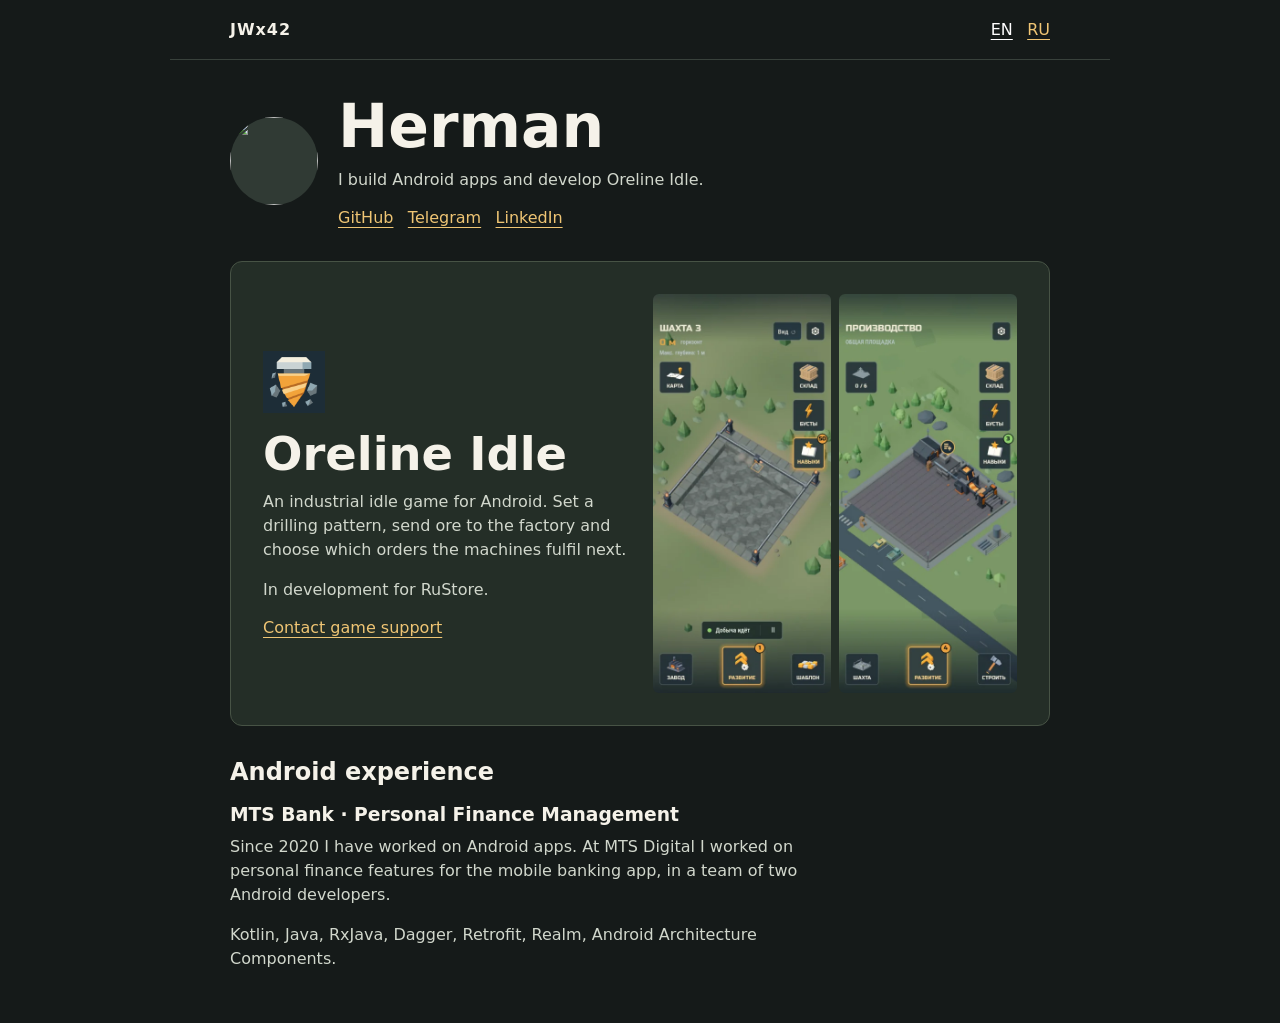
==== index.html @ 38c53d83 "Merge Oreline portfolio update" ====
<!doctype html>
<html lang="en">
<head>
  <meta charset="utf-8">
  <meta name="viewport" content="width=device-width, initial-scale=1">
  <title>Herman · JWx42</title>
  <meta name="description" content="Android developer and creator of Oreline Idle.">
  <link rel="stylesheet" href="styles.css">
  <script src="main.js" defer></script>
</head>
<body>
  <header class="top"><strong>JWx42</strong><nav aria-label="Language">
    <a href="index.html" lang="en" data-language="en" aria-current="page">EN</a>
    <a href="index_ru.html" lang="ru" data-language="ru" >RU</a>
  </nav></header>
  <main>
    <section class="bio" id="about-me">
      <img src="https://avatars.githubusercontent.com/u/57572572?v=4" width="88" height="88" alt="">
      <div><h1>Herman</h1><p>I build Android apps and develop Oreline Idle.</p>
      <nav aria-label="Profiles"><a href="https://github.com/JWx42">GitHub</a><a href="https://t.me/jwx42">Telegram</a><a href="https://www.linkedin.com/in/jw42/">LinkedIn</a></nav></div>
    </section>
    <article class="project" id="oreline">
      <div><img class="icon" src="assets/oreline-icon.png" alt=""><h2>Oreline Idle</h2>
      <p>An industrial idle game for Android. Set a drilling pattern, send ore to the factory and choose which orders the machines fulfil next.</p>
      <p>In development for RuStore.</p>
      <a href="mailto:support@playoreline.com">Contact game support</a></div>
      <div class="shots"><img src="assets/oreline-mine.webp" alt="Mine with a drill working the rock face"><img src="assets/oreline-production.webp" alt="Processing machines on the factory floor"></div>
    </article>
    <section class="experience"><h2>Android experience</h2><h3>MTS Bank · Personal Finance Management</h3>
    <p>Since 2020 I have worked on Android apps. At MTS Digital I worked on personal finance features for the mobile banking app, in a team of two Android developers.</p>
    <p>Kotlin, Java, RxJava, Dagger, Retrofit, Realm, Android Architecture Components.</p></section>
  </main>
</body>
</html>
---- styles.css ----
:root {color-scheme:dark; font-family:system-ui,sans-serif; background:#151a19; color:#f5f2e9}
* {box-sizing:border-box}
body {margin:0}
main, .top {max-width:940px; margin:auto; padding-inline:clamp(20px,5vw,60px)}
.top {display:flex; align-items:center; justify-content:space-between; padding-block:20px; border-bottom:1px solid #38413b}
.top strong {letter-spacing:.06em}
nav {display:flex; gap:.9em; flex-wrap:wrap}
a {color:#efc574; text-underline-offset:.22em}
a:focus-visible {outline:2px solid currentColor; outline-offset:3px}
[aria-current] {color:#fff}
.bio {display:flex; gap:20px; align-items:center; margin:34px 0}
.bio img {width:88px; height:88px; border-radius:50%; object-fit:cover; background:#303a34}
h1,h2,h3,p {margin:0}
h1 {font-size:clamp(2rem,5vw,3.75rem); line-height:1.08}
.bio p, .project p, .experience p {color:#d1d7cc; line-height:1.5; margin:.6em 0 1em}
.project {display:grid; grid-template-columns:1fr 1fr; gap:26px; align-items:center; border:1px solid #475345; border-radius:12px; background:#242e27; padding:clamp(18px,3vw,32px); margin-bottom:32px}
.project h2 {font-size:clamp(1.8rem,4vw,2.9rem)}
.icon {width:62px; height:62px; margin-bottom:10px}
.shots {display:flex; gap:8px; align-items:center}
.shots img {min-width:0; width:calc(50% - 4px); height:auto; border-radius:6px}
.experience {max-width:62ch; margin-bottom:52px}
.experience h3 {margin:18px 0 4px}
@media(max-width:620px){.project{grid-template-columns:1fr}.bio img{width:64px;height:64px}.bio{align-items:flex-start}.shots{max-width:340px}}
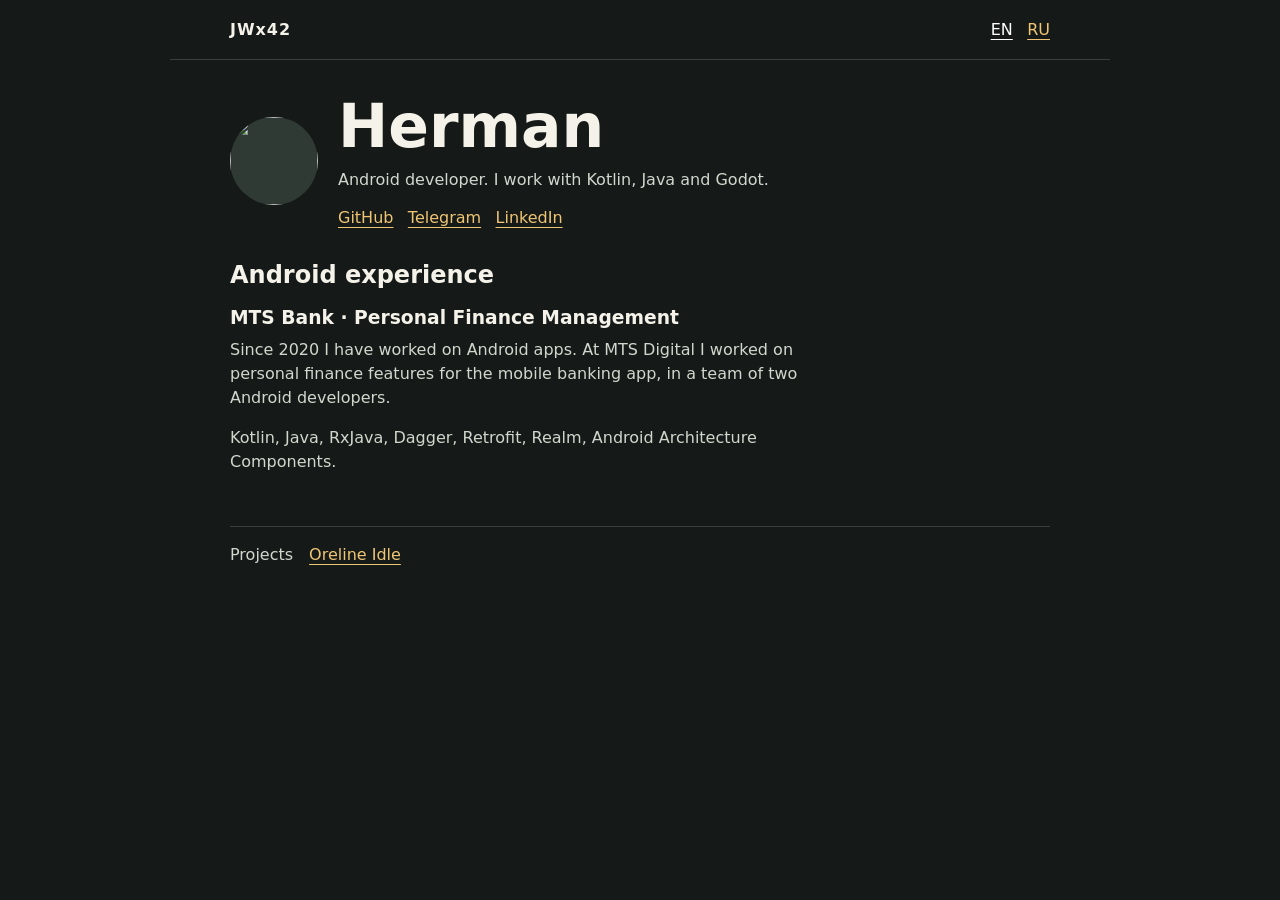
==== commit 6abebfe4: "Merge simplified portfolio project link" ====
--- a/index.html
+++ b/index.html
@@ -16,19 +16,13 @@
   <main>
     <section class="bio" id="about-me">
       <img src="https://avatars.githubusercontent.com/u/57572572?v=4" width="88" height="88" alt="">
-      <div><h1>Herman</h1><p>I build Android apps and develop Oreline Idle.</p>
+      <div><h1>Herman</h1><p>Android developer. I work with Kotlin, Java and Godot.</p>
       <nav aria-label="Profiles"><a href="https://github.com/JWx42">GitHub</a><a href="https://t.me/jwx42">Telegram</a><a href="https://www.linkedin.com/in/jw42/">LinkedIn</a></nav></div>
     </section>
-    <article class="project" id="oreline">
-      <div><img class="icon" src="assets/oreline-icon.png" alt=""><h2>Oreline Idle</h2>
-      <p>An industrial idle game for Android. Set a drilling pattern, send ore to the factory and choose which orders the machines fulfil next.</p>
-      <p>In development for RuStore.</p>
-      <a href="mailto:support@playoreline.com">Contact game support</a></div>
-      <div class="shots"><img src="assets/oreline-mine.webp" alt="Mine with a drill working the rock face"><img src="assets/oreline-production.webp" alt="Processing machines on the factory floor"></div>
-    </article>
     <section class="experience"><h2>Android experience</h2><h3>MTS Bank · Personal Finance Management</h3>
     <p>Since 2020 I have worked on Android apps. At MTS Digital I worked on personal finance features for the mobile banking app, in a team of two Android developers.</p>
     <p>Kotlin, Java, RxJava, Dagger, Retrofit, Realm, Android Architecture Components.</p></section>
+    <footer id="oreline"><span>Projects</span><a href="https://playoreline.com/">Oreline Idle</a></footer>
   </main>
 </body>
 </html>
--- a/styles.css
+++ b/styles.css
@@ -12,12 +12,9 @@
 .bio img {width:88px; height:88px; border-radius:50%; object-fit:cover; background:#303a34}
 h1,h2,h3,p {margin:0}
 h1 {font-size:clamp(2rem,5vw,3.75rem); line-height:1.08}
-.bio p, .project p, .experience p {color:#d1d7cc; line-height:1.5; margin:.6em 0 1em}
-.project {display:grid; grid-template-columns:1fr 1fr; gap:26px; align-items:center; border:1px solid #475345; border-radius:12px; background:#242e27; padding:clamp(18px,3vw,32px); margin-bottom:32px}
-.project h2 {font-size:clamp(1.8rem,4vw,2.9rem)}
-.icon {width:62px; height:62px; margin-bottom:10px}
-.shots {display:flex; gap:8px; align-items:center}
-.shots img {min-width:0; width:calc(50% - 4px); height:auto; border-radius:6px}
+.bio p, .experience p {color:#d1d7cc; line-height:1.5; margin:.6em 0 1em}
 .experience {max-width:62ch; margin-bottom:52px}
 .experience h3 {margin:18px 0 4px}
-@media(max-width:620px){.project{grid-template-columns:1fr}.bio img{width:64px;height:64px}.bio{align-items:flex-start}.shots{max-width:340px}}
+footer {display:flex; align-items:baseline; gap:16px; padding:18px 0 28px; border-top:1px solid #38413b}
+footer span {color:#d1d7cc}
+@media(max-width:620px){.bio img{width:64px;height:64px}.bio{align-items:flex-start}}
